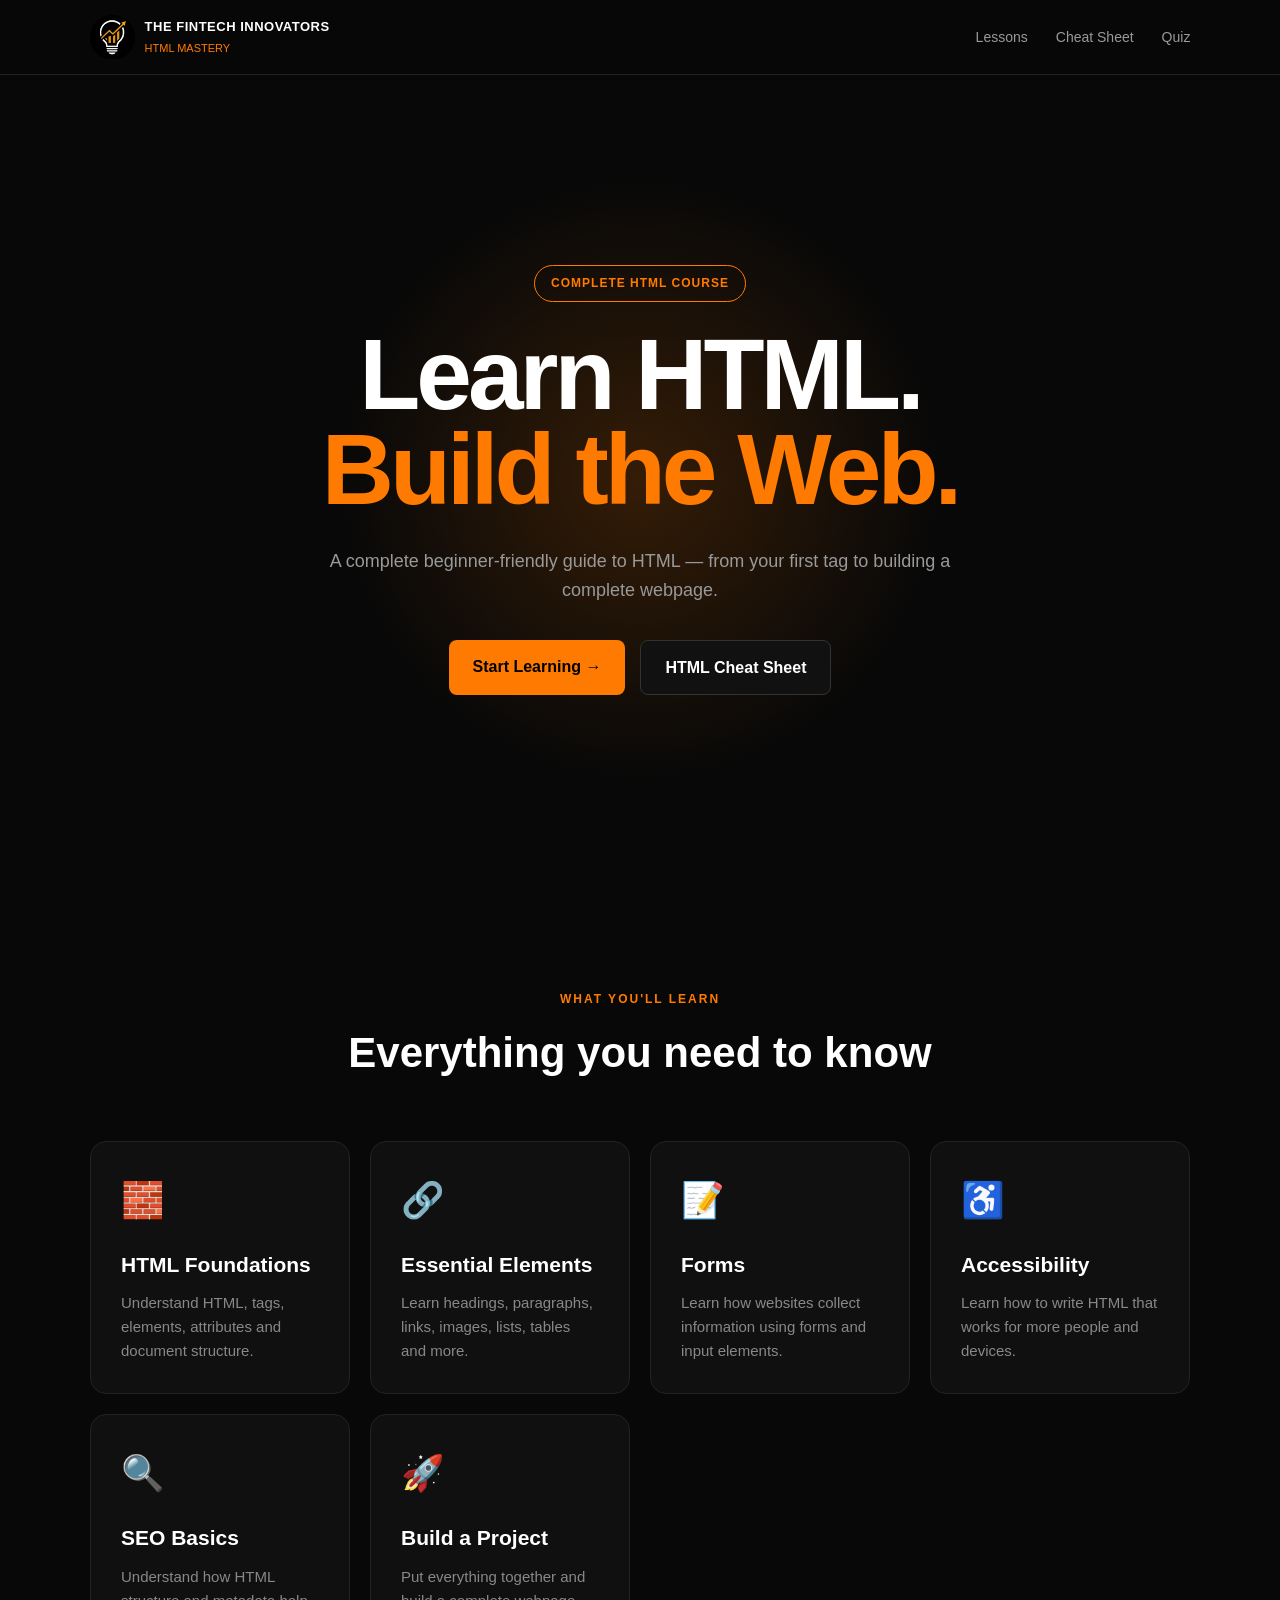
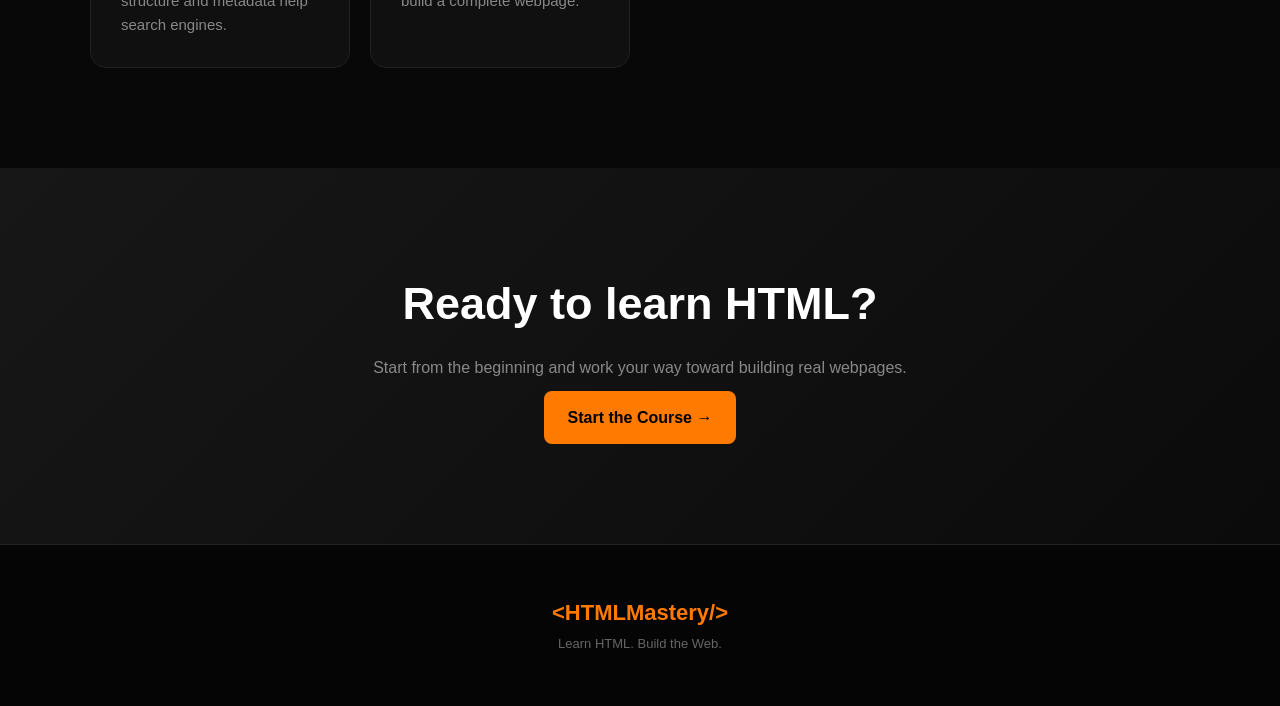
==== index.html @ 60eeace7 "Add files via upload" ====
<!DOCTYPE html>
<html lang="en">

<head>

  <meta charset="UTF-8">

  <meta
    name="viewport"
    content="width=device-width, initial-scale=1.0"
  >

  <title>HTML Mastery</title>

  <link rel="stylesheet" href="style.css">

</head>


<body>

  <header class="navbar">

   <a href="index.html" class="brand">
    <img src="tfi-logo.jpeg" alt="The FinTech Innovators logo">

    <div>
        <strong>THE FINTECH INNOVATORS</strong>
        <span>HTML MASTERY</span>
    </div>
</a>

    <nav>

      <a href="lessons.html">
        Lessons
      </a>

      <a href="cheat-sheet.html">
        Cheat Sheet
      </a>

      <a href="quiz.html">
        Quiz
      </a>

    </nav>

  </header>


  <main>

    <section class="hero">

      <div class="hero-content">

        <span class="badge">
          COMPLETE HTML COURSE
        </span>

        <h1>
          Learn HTML.<br>
          <span>Build the Web.</span>
        </h1>

        <p>
          A complete beginner-friendly guide to
          HTML — from your first tag to building
          a complete webpage.
        </p>

        <div class="hero-buttons">

          <a
            href="lessons.html"
            class="btn primary"
          >
            Start Learning →
          </a>

          <a
            href="cheat-sheet.html"
            class="btn secondary"
          >
            HTML Cheat Sheet
          </a>

        </div>

      </div>

    </section>


    <section class="features">

      <div class="section-title">

        <span>WHAT YOU'LL LEARN</span>

        <h2>
          Everything you need to know
        </h2>

      </div>


      <div class="feature-grid">


        <article class="feature-card">

          <div class="icon">🧱</div>

          <h3>
            HTML Foundations
          </h3>

          <p>
            Understand HTML, tags, elements,
            attributes and document structure.
          </p>

        </article>


        <article class="feature-card">

          <div class="icon">🔗</div>

          <h3>
            Essential Elements
          </h3>

          <p>
            Learn headings, paragraphs, links,
            images, lists, tables and more.
          </p>

        </article>


        <article class="feature-card">

          <div class="icon">📝</div>

          <h3>
            Forms
          </h3>

          <p>
            Learn how websites collect information
            using forms and input elements.
          </p>

        </article>


        <article class="feature-card">

          <div class="icon">♿</div>

          <h3>
            Accessibility
          </h3>

          <p>
            Learn how to write HTML that works
            for more people and devices.
          </p>

        </article>


        <article class="feature-card">

          <div class="icon">🔍</div>

          <h3>
            SEO Basics
          </h3>

          <p>
            Understand how HTML structure and
            metadata help search engines.
          </p>

        </article>


        <article class="feature-card">

          <div class="icon">🚀</div>

          <h3>
            Build a Project
          </h3>

          <p>
            Put everything together and build
            a complete webpage.
          </p>

        </article>


      </div>

    </section>


    <section class="cta">

      <div>

        <h2>
          Ready to learn HTML?
        </h2>

        <p>
          Start from the beginning and work
          your way toward building real webpages.
        </p>

        <a
          href="lessons.html"
          class="btn primary"
        >
          Start the Course →
        </a>

      </div>

    </section>

  </main>


  <footer>

    <p>
      &lt;HTMLMastery/&gt;
    </p>

    <span>
      Learn HTML. Build the Web.
    </span>

  </footer>


  <script src="script.js"></script>

</body>

</html>
---- style.css ----
* {
  margin: 0;
  padding: 0;
  box-sizing: border-box;
}

html {
  scroll-behavior: smooth;
}

body {
  font-family: Arial, Helvetica, sans-serif;
  background: #080808;
  color: #ffffff;
  line-height: 1.6;
}


/* =========================
   NAVIGATION
========================= */

.navbar {
  position: sticky;
  top: 0;
  z-index: 1000;

  height: 75px;

  display: flex;
  align-items: center;
  justify-content: space-between;

  padding: 0 7%;

  background: rgba(8, 8, 8, 0.94);

  border-bottom: 1px solid #222;

  backdrop-filter: blur(12px);
}

.logo {
  color: #ffffff;

  font-size: 22px;
  font-weight: 800;

  text-decoration: none;
}

.logo span {
  color: #ff7a00;
}

nav {
  display: flex;
  gap: 28px;
}

nav a {
  color: #999;

  text-decoration: none;

  font-size: 14px;

  transition: 0.3s;
}

nav a:hover {
  color: #ff7a00;
}


/* =========================
   HERO
========================= */

.hero {
  min-height: 90vh;

  display: flex;
  align-items: center;
  justify-content: center;

  text-align: center;

  padding: 80px 20px;

  background:
    radial-gradient(
      circle at center,
      rgba(255, 122, 0, 0.18),
      transparent 40%
    );
}

.hero-content {
  max-width: 900px;
}

.badge {
  display: inline-block;

  padding: 8px 16px;

  border: 1px solid #ff7a00;

  border-radius: 50px;

  color: #ff7a00;

  font-size: 12px;

  font-weight: bold;

  letter-spacing: 1px;

  margin-bottom: 25px;
}

.hero h1 {
  font-size: clamp(50px, 9vw, 100px);

  line-height: 0.95;

  margin-bottom: 30px;

  letter-spacing: -4px;
}

.hero h1 span {
  color: #ff7a00;
}

.hero p {
  max-width: 650px;

  margin: auto;

  color: #999;

  font-size: 18px;
}


/* =========================
   BUTTONS
========================= */

.hero-buttons {
  display: flex;

  justify-content: center;

  gap: 15px;

  margin-top: 35px;

  flex-wrap: wrap;
}

.btn {
  display: inline-block;

  padding: 14px 24px;

  border-radius: 8px;

  text-decoration: none;

  font-weight: bold;

  transition: 0.3s;
}

.primary {
  background: #ff7a00;

  color: #000;
}

.primary:hover {
  transform: translateY(-4px);

  box-shadow:
    0 10px 30px rgba(255, 122, 0, 0.3);
}

.secondary {
  border: 1px solid #333;

  color: white;

  background: #111;
}

.secondary:hover {
  border-color: #ff7a00;

  transform: translateY(-4px);
}


/* =========================
   SECTIONS
========================= */

section {
  padding: 100px 7%;
}

.section-title {
  text-align: center;

  margin-bottom: 55px;
}

.section-title span {
  color: #ff7a00;

  font-size: 12px;

  font-weight: bold;

  letter-spacing: 2px;
}

.section-title h2 {
  font-size: 42px;

  margin-top: 8px;
}


/* =========================
   FEATURE CARDS
========================= */

.feature-grid {
  max-width: 1100px;

  margin: auto;

  display: grid;

  grid-template-columns:
    repeat(auto-fit, minmax(260px, 1fr));

  gap: 20px;
}

.feature-card {
  background: #101010;

  border: 1px solid #222;

  border-radius: 16px;

  padding: 30px;

  transition: 0.35s;
}

.feature-card:hover {
  transform: translateY(-8px);

  border-color: #ff7a00;

  box-shadow:
    0 15px 40px rgba(0, 0, 0, 0.4);
}

.icon {
  font-size: 35px;

  margin-bottom: 20px;
}

.feature-card h3 {
  font-size: 21px;

  margin-bottom: 10px;
}

.feature-card p {
  color: #888;

  font-size: 15px;
}


/* =========================
   CALL TO ACTION
========================= */

.cta {
  text-align: center;

  background:
    linear-gradient(
      135deg,
      #171717,
      #0b0b0b
    );
}

.cta div {
  max-width: 700px;

  margin: auto;
}

.cta h2 {
  font-size: 45px;

  margin-bottom: 15px;
}

.cta p {
  color: #888;

  margin-bottom: 10px;
}


/* =========================
   FOOTER
========================= */

footer {
  text-align: center;

  padding: 50px 20px;

  border-top: 1px solid #222;

  background: #050505;
}

footer p {
  font-size: 22px;

  font-weight: bold;

  color: #ff7a00;
}

footer span {
  color: #666;

  font-size: 13px;
}


/* =========================
   MOBILE
========================= */

@media (max-width: 700px) {

  .navbar {
    padding: 0 5%;
  }

  nav {
    gap: 12px;
  }

  nav a {
    font-size: 12px;
  }

  .hero {
    min-height: 80vh;

    padding: 60px 20px;
  }

  .hero h1 {
    font-size: 55px;

    letter-spacing: -2px;
  }

  .hero p {
    font-size: 16px;
  }

  section {
    padding: 75px 5%;
  }

  .section-title h2 {
    font-size: 32px;
  }

  .cta h2 {
    font-size: 34px;
  }

}
/* =========================
   COURSE PAGE
========================= */

.course-hero {
  min-height: 55vh;

  display: flex;
  align-items: center;
  justify-content: center;

  text-align: center;

  padding: 80px 20px;

  background:
    radial-gradient(
      circle at center,
      rgba(255, 122, 0, 0.16),
      transparent 45%
    );
}

.course-hero h1 {
  font-size: clamp(48px, 8vw, 80px);

  line-height: 1;

  margin: 20px 0;
}

.course-hero h1 span {
  color: #ff7a00;
}

.course-hero p {
  color: #888;

  max-width: 600px;

  margin: auto;

  font-size: 17px;
}


.course-container {
  max-width: 900px;

  margin: auto;

  padding: 80px 20px;
}


.lesson-card {
  background: #101010;

  border: 1px solid #222;

  border-radius: 18px;

  padding: 40px;

  margin-bottom: 25px;

  transition: 0.3s;
}

.lesson-card:hover {
  border-color: #333;
}


.lesson-number {
  display: inline-block;

  color: #ff7a00;

  font-size: 12px;

  font-weight: bold;

  letter-spacing: 2px;

  margin-bottom: 12px;
}


.lesson-card h2 {
  font-size: 32px;

  margin-bottom: 18px;
}

.lesson-card h3 {
  font-size: 20px;

  margin: 25px 0 10px;
}

.lesson-card p {
  color: #999;

  margin-bottom: 18px;
}

.lesson-card strong {
  color: #fff;
}


.lesson-card ul {
  color: #999;

  padding-left: 22px;

  margin: 15px 0;
}

.lesson-card li {
  margin-bottom: 8px;
}


/* CODE BLOCKS */

.lesson-card pre {
  background: #050505;

  border: 1px solid #252525;

  border-radius: 10px;

  padding: 22px;

  margin: 20px 0;

  overflow-x: auto;
}

.lesson-card pre code {
  color: #ffb366;

  font-family: Consolas, monospace;

  font-size: 14px;

  line-height: 1.7;
}


/* INLINE CODE */

.lesson-card code {
  color: #ff9d42;

  font-family: Consolas, monospace;

  background: #191919;

  padding: 2px 5px;

  border-radius: 4px;
}


/* CONCEPT BOX */

.concept-box,
.note-box,
.warning-box {
  padding: 20px;

  margin: 25px 0;

  border-radius: 10px;

  background: #151515;

  border-left: 3px solid #ff7a00;
}

.concept-box p,
.note-box p,
.warning-box p {
  margin-top: 8px;
}

.warning-box {
  border-left-color: #ff5555;
}


/* THREE COLUMNS */

.three-column {
  display: grid;

  grid-template-columns:
    repeat(3, 1fr);

  gap: 15px;

  margin: 25px 0;
}

.three-column div {
  background: #161616;

  padding: 20px;

  border-radius: 10px;

  text-align: center;
}

.three-column strong {
  color: #ff7a00;

  display: block;

  font-size: 20px;
}

.three-column p {
  margin: 5px 0 0;
}


/* NEXT STEPS */

.next-steps {
  display: grid;

  grid-template-columns:
    repeat(2, 1fr);

  gap: 12px;

  margin: 30px 0;
}

.next-steps div {
  display: flex;

  align-items: center;

  gap: 15px;

  padding: 15px;

  background: #151515;

  border-radius: 8px;
}

.next-steps strong {
  color: #ff7a00;

  font-size: 20px;
}

.next-steps span {
  color: #aaa;
}


/* FINAL LESSON */

.final-lesson {
  text-align: center;

  border-color: #ff7a00;

  background:
    radial-gradient(
      circle at center,
      rgba(255, 122, 0, 0.08),
      #101010
    );
}

.final-lesson p {
  max-width: 600px;

  margin: 0 auto 25px;
}


/* MOBILE */

@media (max-width: 700px) {

  .course-hero {
    min-height: 50vh;
  }

  .course-hero h1 {
    font-size: 50px;
  }

  .lesson-card {
    padding: 25px 20px;
  }

  .lesson-card h2 {
    font-size: 27px;
  }

  .three-column {
    grid-template-columns: 1fr;
  }

  .next-steps {
    grid-template-columns: 1fr;
  }

  .lesson-card pre {
    padding: 15px;
  }

}
/* =========================
   CHEAT SHEET
========================= */

.cheat-container {
  max-width: 1150px;

  margin: auto;

  padding: 70px 20px 100px;
}


.cheat-search {
  max-width: 700px;

  margin: 0 auto 45px;
}


.cheat-search input {
  width: 100%;

  padding: 17px 20px;

  background: #111;

  color: white;

  border: 1px solid #333;

  border-radius: 10px;

  outline: none;

  font-size: 16px;
}


.cheat-search input:focus {
  border-color: #ff7a00;

  box-shadow:
    0 0 20px rgba(255, 122, 0, 0.08);
}


.tag-grid {
  display: grid;

  grid-template-columns:
    repeat(auto-fit, minmax(280px, 1fr));

  gap: 18px;
}


.tag-card {
  background: #101010;

  border: 1px solid #222;

  border-radius: 14px;

  padding: 24px;

  transition: 0.3s;
}


.tag-card:hover {
  transform: translateY(-5px);

  border-color: #ff7a00;
}


.tag-name {
  display: inline-block;

  color: #ff9d42;

  background: #191919;

  padding: 7px 10px;

  border-radius: 6px;

  font-family: Consolas, monospace;

  font-size: 14px;

  margin-bottom: 15px;
}


.tag-card h3 {
  margin-bottom: 8px;

  font-size: 20px;
}


.tag-card p {
  color: #888;

  font-size: 14px;

  min-height: 65px;
}


.tag-example {
  margin-top: 18px;

  padding: 15px;

  background: #050505;

  border-radius: 8px;

  overflow: hidden;
}


.tag-example span {
  display: block;

  color: #666;

  font-size: 11px;

  text-transform: uppercase;

  letter-spacing: 1px;

  margin-bottom: 8px;
}


.tag-example code {
  color: #ffb366;

  font-family: Consolas, monospace;

  font-size: 12px;

  word-break: break-word;
}


.copy-tag {
  width: 100%;

  margin-top: 15px;

  padding: 10px;

  background: #181818;

  color: #ddd;

  border: 1px solid #333;

  border-radius: 7px;

  cursor: pointer;

  transition: 0.2s;
}


.copy-tag:hover {
  background: #ff7a00;

  color: #000;

  border-color: #ff7a00;
}


.no-results {
  display: none;

  text-align: center;

  color: #777;

  padding: 60px 20px;
}


@media (max-width: 700px) {

  .tag-grid {
    grid-template-columns: 1fr;
  }

}
/* =========================
   QUIZ PAGE
========================= */

.quiz-container {
  max-width: 850px;

  margin: auto;

  padding: 70px 20px 100px;
}


.quiz-card,
.result-card {
  background: #101010;

  border: 1px solid #222;

  border-radius: 18px;

  padding: 35px;

  box-shadow:
    0 20px 50px rgba(0, 0, 0, 0.25);
}


.quiz-top {
  display: flex;

  justify-content: space-between;

  color: #888;

  font-size: 14px;

  margin-bottom: 15px;
}


.progress-bar {
  height: 6px;

  background: #222;

  border-radius: 20px;

  overflow: hidden;

  margin-bottom: 35px;
}


.progress {
  height: 100%;

  width: 10%;

  background: #ff7a00;

  transition: 0.3s;
}


.quiz-card h2 {
  font-size: 28px;

  margin-bottom: 25px;
}


.answer-button {
  display: block;

  width: 100%;

  padding: 16px;

  margin: 12px 0;

  text-align: left;

  background: #161616;

  color: #ddd;

  border: 1px solid #333;

  border-radius: 9px;

  cursor: pointer;

  font-size: 15px;

  transition: 0.2s;
}


.answer-button:hover:not(:disabled) {
  border-color: #ff7a00;

  transform: translateX(4px);
}


.answer-button:disabled {
  cursor: default;
}


.answer-button.correct {
  border-color: #00d084;

  background: rgba(0, 208, 132, 0.1);

  color: #00d084;
}


.answer-button.wrong {
  border-color: #ff5555;

  background: rgba(255, 85, 85, 0.1);

  color: #ff5555;
}


.correct-text {
  color: #00d084;

  font-weight: bold;

  margin-top: 20px;
}


.wrong-text {
  color: #ff5555;

  font-weight: bold;

  margin-top: 20px;
}


.quiz-next {
  display: block;

  margin-top: 25px;

  padding: 13px 22px;

  background: #ff7a00;

  color: #000;

  border: none;

  border-radius: 8px;

  font-weight: bold;

  cursor: pointer;
}


.quiz-next:hover {
  box-shadow:
    0 8px 25px rgba(255, 122, 0, 0.25);
}


/* RESULT */

.result-card {
  text-align: center;
}


.result-card h2 {
  font-size: 35px;

  margin: 20px 0;
}


.final-score {
  font-size: 90px;

  font-weight: 900;

  color: #ff7a00;

  line-height: 1;

  margin: 25px 0;
}


.result-card p {
  color: #999;

  max-width: 550px;

  margin: 0 auto 30px;
}


.result-card .btn {
  margin: 5px;
}


@media (max-width: 700px) {

  .quiz-card,
  .result-card {
    padding: 25px 18px;
  }

  .quiz-card h2 {
    font-size: 23px;
  }

  .final-score {
    font-size: 70px;
  }

}
/* ============================= */
/* HTML MASTERY ANIMATIONS */
/* ============================= */

@keyframes fadeUp {
    0% {
        opacity: 0;
        transform: translateY(40px);
    }

    100% {
        opacity: 1;
        transform: translateY(0);
    }
}

/* Hero animation */
.hero-content {
    animation: fadeUp 1s ease-out;
}

/* Course hero */
.course-hero {
    animation: fadeUp 1s ease-out;
}

/* Cards */
.feature-card,
.lesson-card,
.tag-card,
.quiz-card {
    animation: fadeUp 0.8s ease-out both;
}

/* Make cards appear one after another */
.feature-card:nth-child(1),
.lesson-card:nth-child(1),
.tag-card:nth-child(1) {
    animation-delay: 0.1s;
}

.feature-card:nth-child(2),
.lesson-card:nth-child(2),
.tag-card:nth-child(2) {
    animation-delay: 0.2s;
}

.feature-card:nth-child(3),
.lesson-card:nth-child(3),
.tag-card:nth-child(3) {
    animation-delay: 0.3s;
}

/* Button animation */
.btn {
    transition: all 0.3s ease;
}

.btn:hover {
    transform: translateY(-5px) scale(1.03);
}

/* Card hover animation */
.feature-card,
.lesson-card,
.tag-card {
    transition: transform 0.3s ease, box-shadow 0.3s ease;
}

.feature-card:hover,
.lesson-card:hover,
.tag-card:hover {
    transform: translateY(-8px);
}

/* Logo animation */
.logo {
    transition: transform 0.3s ease;
}

.logo:hover {
    transform: scale(1.08);
}
/* TFI BRANDING */

.brand {
    display: flex;
    align-items: center;
    gap: 10px;
    text-decoration: none;
}

.brand img {
    width: 45px;
    height: 45px;
    object-fit: contain;
    border-radius: 50%;
}

.brand div {
    display: flex;
    flex-direction: column;
}

.brand strong {
    font-size: 13px;
    color: #ffffff;
    letter-spacing: 0.5px;
}

.brand span {
    font-size: 11px;
    color: #ff7a00;
    margin-top: 2px;
}
/* ============================= */
/* COURSE PROGRESS */
/* ============================= */

.progress-container {
    margin: 30px auto 40px;
    padding: 20px;
    max-width: 900px;
    background: #111;
    border: 1px solid #292929;
    border-radius: 12px;
}

.progress-header {
    display: flex;
    justify-content: space-between;
    align-items: center;
    gap: 15px;
    margin-bottom: 12px;
    color: #fff;
}

.progress-header span {
    color: #ff7a00;
    font-size: 14px;
}

.progress-track {
    width: 100%;
    height: 10px;
    background: #292929;
    border-radius: 20px;
    overflow: hidden;
}

#progress-bar {
    width: 0%;
    height: 100%;
    background: #ff7a00;
    border-radius: 20px;
    transition: width 0.5s ease;
}

@media (max-width: 600px) {
    .progress-header {
        flex-direction: column;
        align-items: flex-start;
    }
}
/* LESSON COMPLETE BUTTON */

.complete-lesson {
    margin-top: 20px;
    padding: 11px 16px;
    background: #181818;
    color: #aaa;
    border: 1px solid #333;
    border-radius: 7px;
    cursor: pointer;
    transition: all 0.25s ease;
}

.complete-lesson:hover {
    border-color: #ff7a00;
    color: #ff7a00;
    transform: translateY(-2px);
}

.complete-lesson.completed {
    background: #0c251c;
    color: #00d084;
    border-color: #00d084;
}
/* RESET PROGRESS BUTTON */

.reset-progress {
    margin-top: 15px;
    padding: 9px 14px;
    background: transparent;
    color: #888;
    border: 1px solid #444;
    border-radius: 7px;
    cursor: pointer;
    transition: all 0.25s ease;
}

.reset-progress:hover {
    color: #ff7a00;
    border-color: #ff7a00;
}
/* ============================= */
/* MOBILE RESPONSIVE DESIGN */
/* ============================= */

@media (max-width: 700px) {

    /* Navbar */
    .navbar {
        height: auto;
        padding: 15px;
        flex-direction: column;
        align-items: center;
        gap: 15px;
    }

    .brand {
        justify-content: center;
    }

    .brand img {
        width: 42px;
        height: 42px;
    }

    .brand strong {
        font-size: 11px;
    }

    .brand span {
        font-size: 10px;
    }

    .navbar nav {
        width: 100%;
        justify-content: center;
        flex-wrap: wrap;
        gap: 10px;
    }

    .navbar nav a {
        font-size: 13px;
        margin: 0;
        padding: 6px;
    }

    /* Hero */
    .hero {
        padding: 70px 20px;
        text-align: center;
    }

    .hero h1 {
        font-size: 42px;
        line-height: 1.05;
    }

    .hero p {
        font-size: 15px;
        line-height: 1.6;
    }

    /* Buttons */
    .hero-buttons {
        flex-direction: column;
        align-items: center;
        gap: 12px;
    }

    .hero-buttons .btn {
        width: 100%;
        max-width: 280px;
        text-align: center;
    }

    /* Feature cards */
    .feature-grid {
        grid-template-columns: 1fr;
        gap: 18px;
        padding: 20px;
    }

    .feature-card {
        padding: 22px;
    }

    /* Course */
    .course-container {
        padding: 20px 15px;
    }

    .course-hero {
        padding: 50px 20px;
        text-align: center;
    }

    .course-hero h1 {
        font-size: 38px;
    }

    .lesson-card {
        padding: 22px 18px;
    }

    .lesson-card pre {
        font-size: 12px;
        overflow-x: auto;
    }

    /* Progress */
    .progress-container {
        margin: 20px 10px 30px;
        padding: 16px;
    }

    .progress-header {
        flex-direction: column;
        align-items: flex-start;
        gap: 8px;
    }

    /* Complete button */
    .complete-lesson {
        width: 100%;
    }

    /* Cheat sheet */
    .tag-grid {
        grid-template-columns: 1fr;
        padding: 15px;
    }

    .tag-card {
        padding: 20px;
    }

    /* Quiz */
    .quiz-container {
        padding: 20px 15px;
    }

    .quiz-card {
        padding: 22px 18px;
    }

    .answer-button {
        width: 100%;
        text-align: left;
    }
}
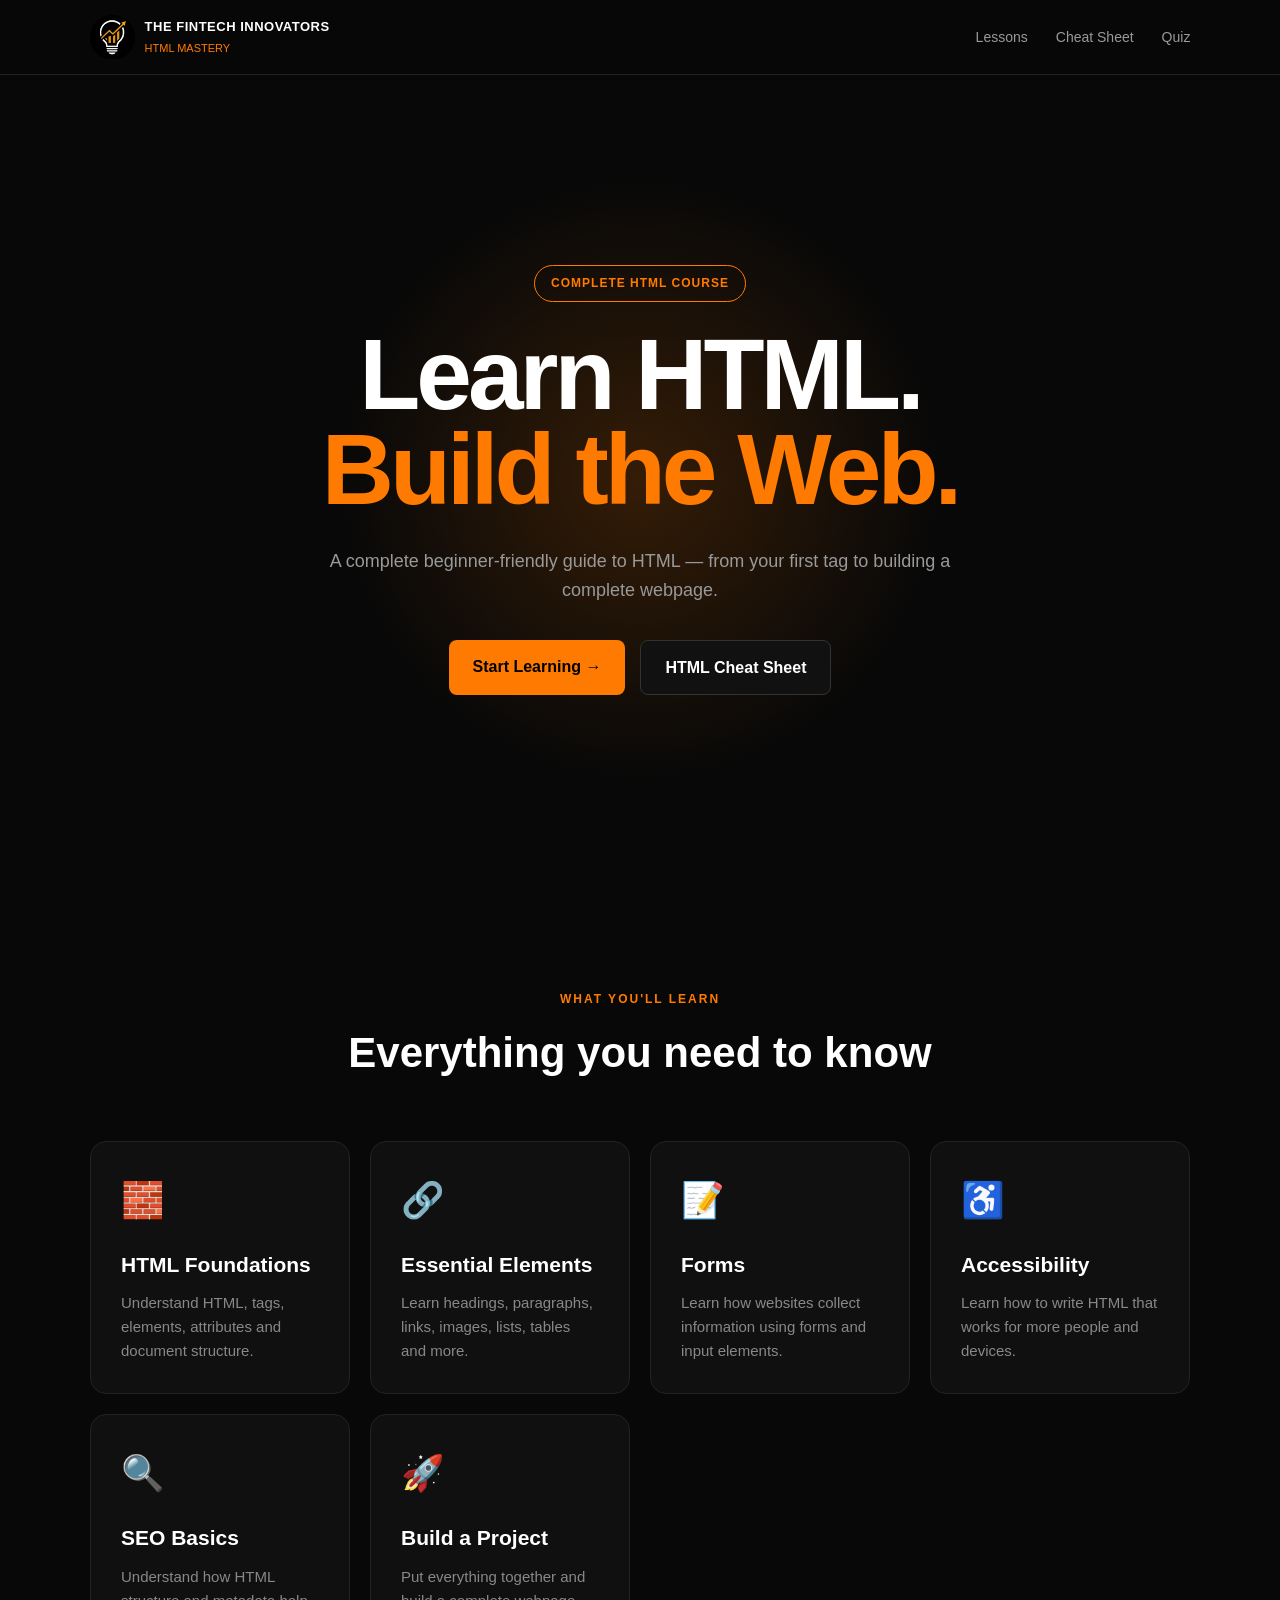
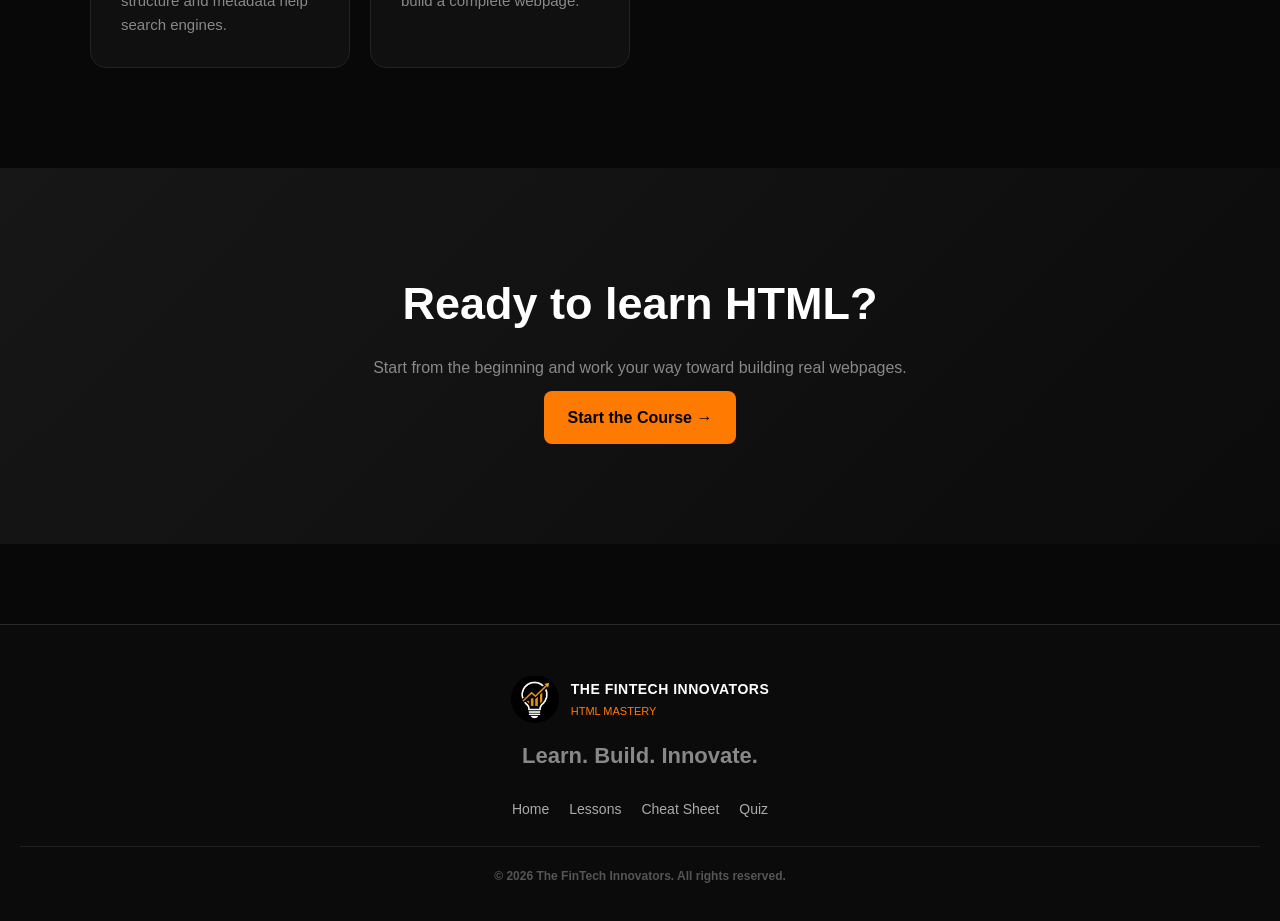
==== commit 23179b6c: "Add files via upload" ====
--- a/index.html
+++ b/index.html
@@ -11,6 +11,7 @@
   >
 
   <title>HTML Mastery</title>
+  <link rel="icon" type="image/jpeg" href="tfi-logo.jpeg">
 
   <link rel="stylesheet" href="style.css">
 
@@ -237,17 +238,31 @@
   </main>
 
 
-  <footer>
-
-    <p>
-      &lt;HTMLMastery/&gt;
+  <footer class="site-footer">
+
+    <div class="footer-brand">
+        <img src="tfi-logo.jpeg" alt="The FinTech Innovators logo">
+
+        <div>
+            <strong>THE FINTECH INNOVATORS</strong>
+            <span>HTML MASTERY</span>
+        </div>
+    </div>
+
+    <p>Learn. Build. Innovate.</p>
+
+    <div class="footer-links">
+        <a href="index.html">Home</a>
+        <a href="lessons.html">Lessons</a>
+        <a href="cheat-sheet.html">Cheat Sheet</a>
+        <a href="quiz.html">Quiz</a>
+    </div>
+
+    <p class="copyright">
+        © 2026 The FinTech Innovators. All rights reserved.
     </p>
 
-    <span>
-      Learn HTML. Build the Web.
-    </span>
-
-  </footer>
+</footer>
 
 
   <script src="script.js"></script>
--- a/style.css
+++ b/style.css
@@ -1507,4 +1507,80 @@
         width: 100%;
         text-align: left;
     }
+}
+/* ============================= */
+/* PROFESSIONAL FOOTER */
+/* ============================= */
+
+.site-footer {
+    margin-top: 80px;
+    padding: 50px 20px 25px;
+    background: #0b0b0b;
+    border-top: 1px solid #292929;
+    text-align: center;
+}
+
+.footer-brand {
+    display: flex;
+    justify-content: center;
+    align-items: center;
+    gap: 12px;
+    margin-bottom: 15px;
+}
+
+.footer-brand img {
+    width: 48px;
+    height: 48px;
+    object-fit: contain;
+    border-radius: 50%;
+}
+
+.footer-brand div {
+    display: flex;
+    flex-direction: column;
+    text-align: left;
+}
+
+.footer-brand strong {
+    color: #ffffff;
+    font-size: 14px;
+    letter-spacing: 0.5px;
+}
+
+.footer-brand span {
+    color: #ff7a00;
+    font-size: 11px;
+    margin-top: 3px;
+}
+
+.site-footer > p {
+    color: #888;
+    margin: 10px 0;
+}
+
+.footer-links {
+    display: flex;
+    justify-content: center;
+    flex-wrap: wrap;
+    gap: 20px;
+    margin: 25px 0;
+}
+
+.footer-links a {
+    color: #aaa;
+    text-decoration: none;
+    font-size: 14px;
+    transition: color 0.3s ease;
+}
+
+.footer-links a:hover {
+    color: #ff7a00;
+}
+
+.site-footer .copyright {
+    padding-top: 20px;
+    margin-top: 20px;
+    border-top: 1px solid #222;
+    color: #555;
+    font-size: 12px;
 }
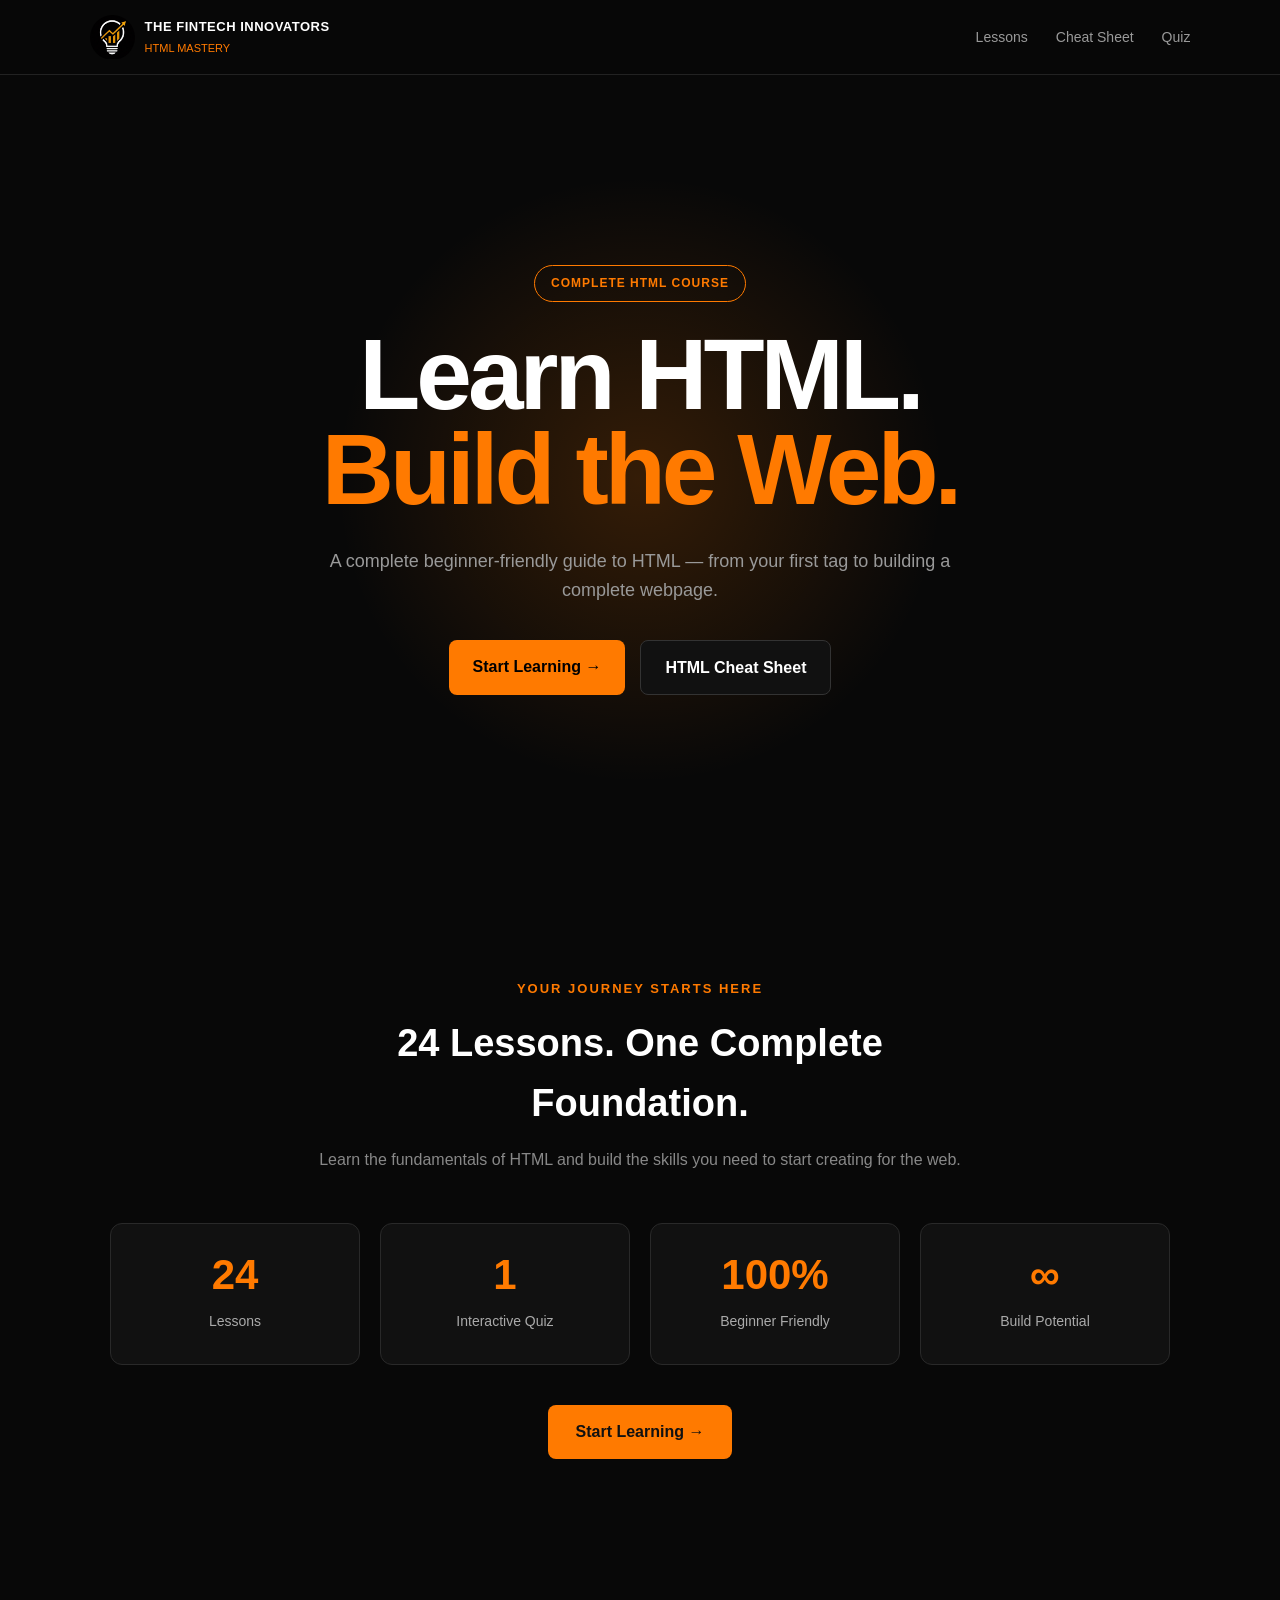
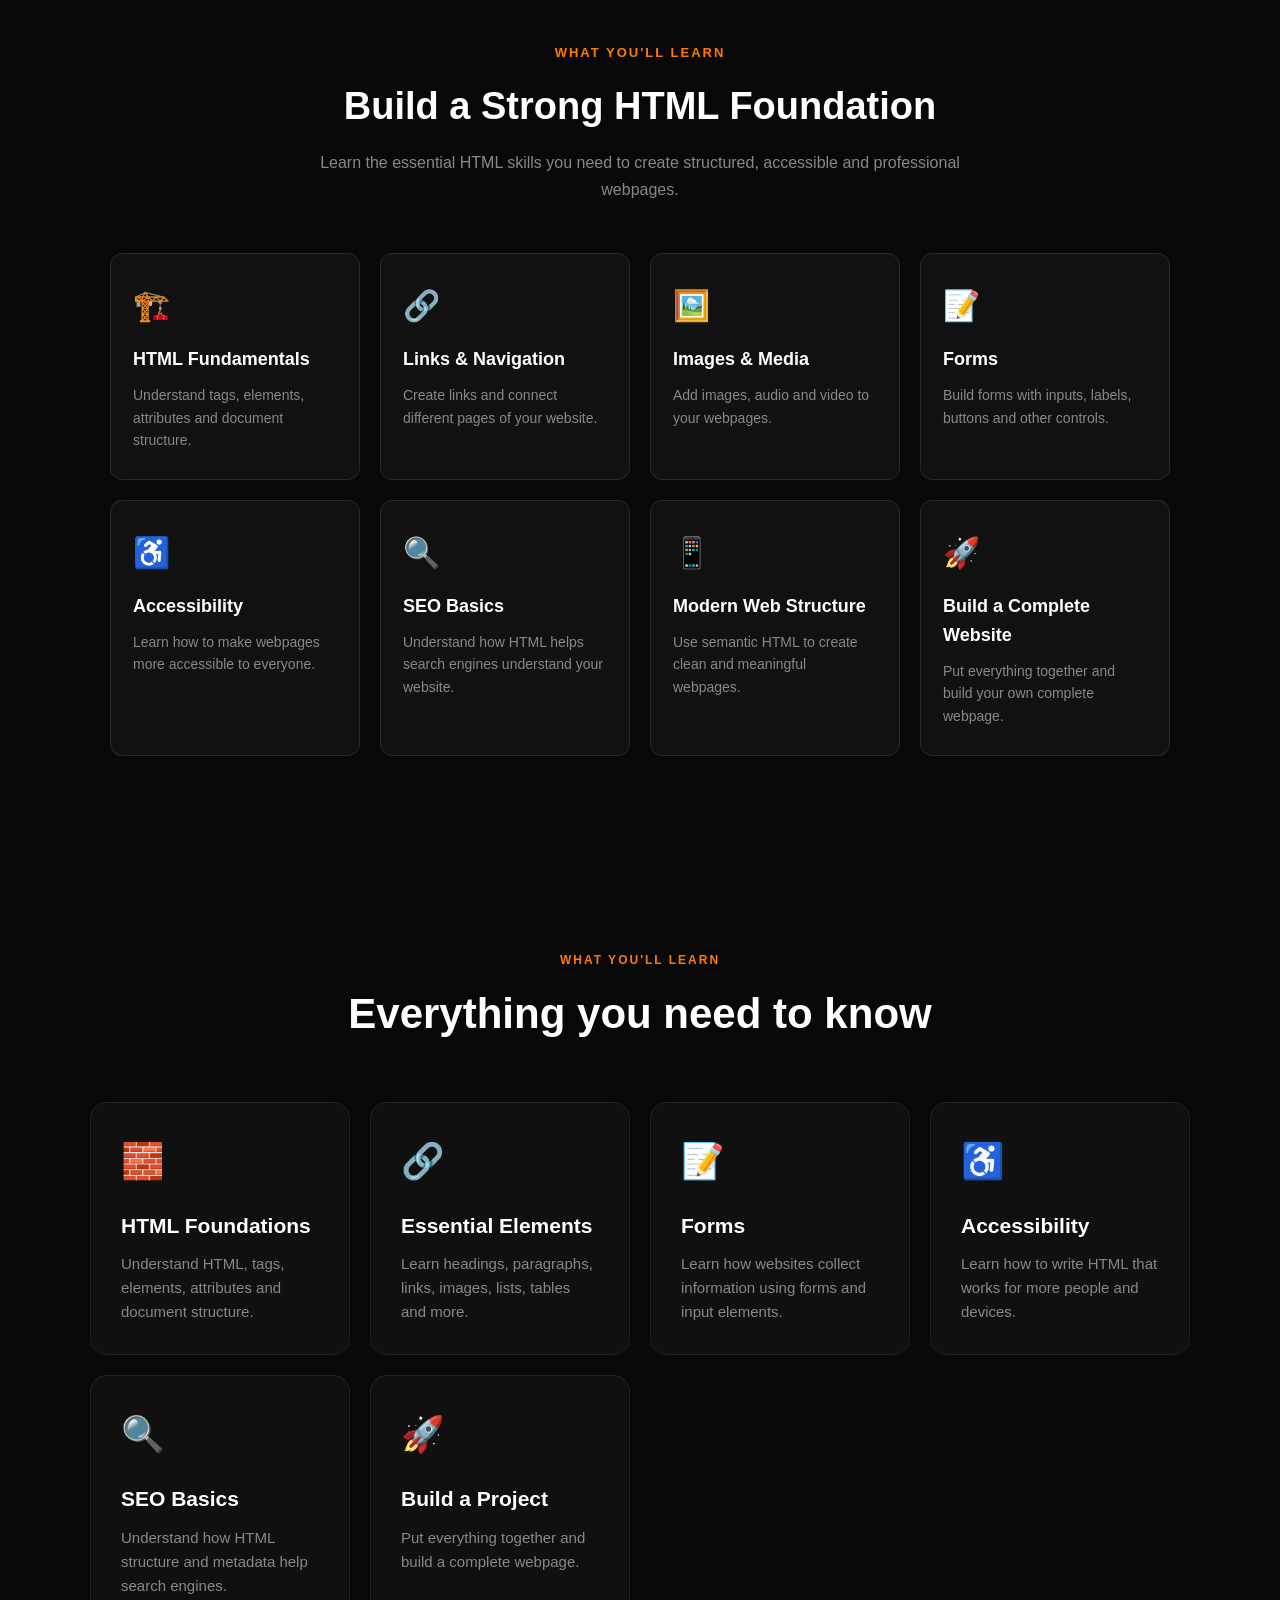
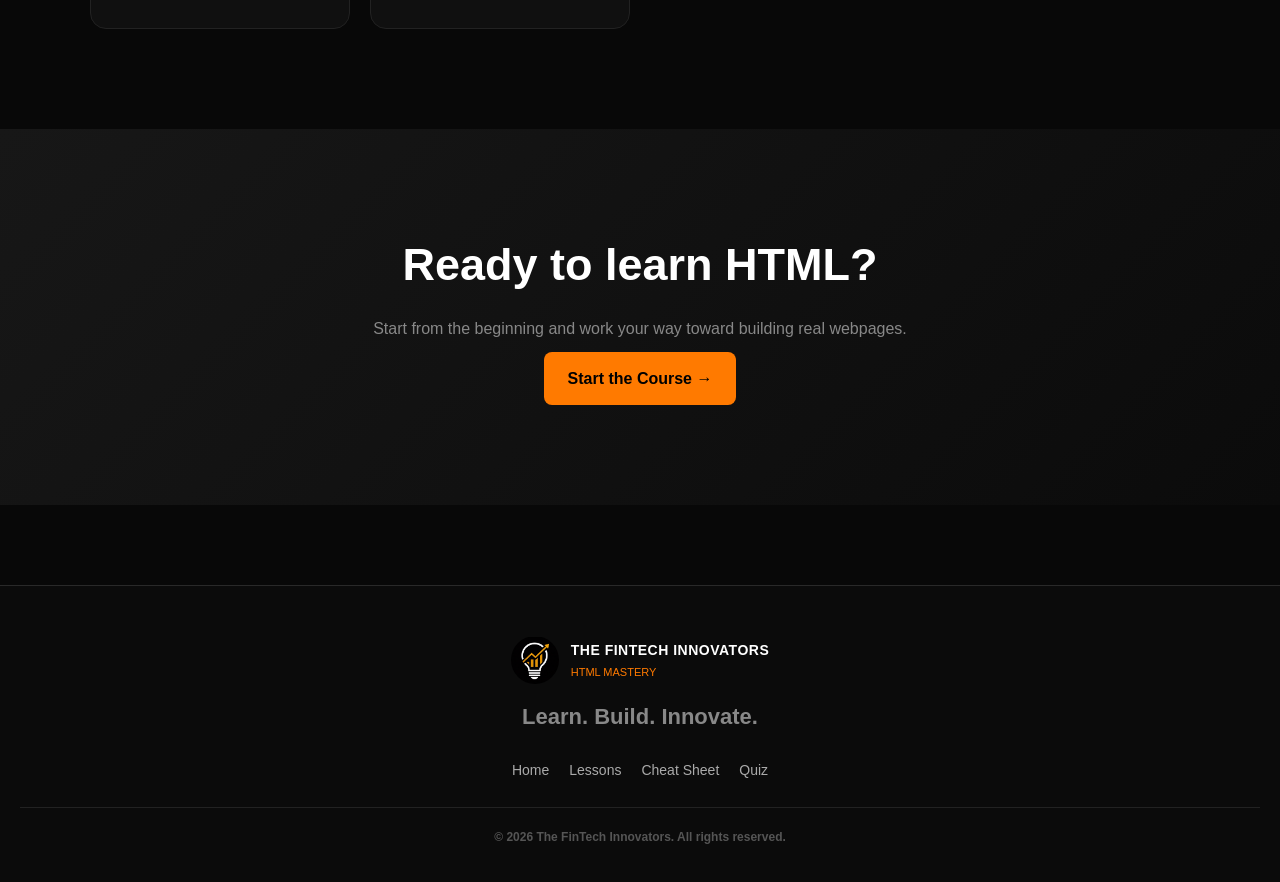
==== commit 405b2076: "Add files via upload" ====
--- a/index.html
+++ b/index.html
@@ -92,6 +92,112 @@
       </div>
 
     </section>
+    <section class="course-stats">
+
+    <div class="stats-heading">
+        <span>YOUR JOURNEY STARTS HERE</span>
+        <h2>24 Lessons. One Complete Foundation.</h2>
+        <p>
+            Learn the fundamentals of HTML and build the skills
+            you need to start creating for the web.
+        </p>
+    </div>
+
+    <div class="stats-grid">
+
+        <div class="stat-card">
+            <strong>24</strong>
+            <span>Lessons</span>
+        </div>
+
+        <div class="stat-card">
+            <strong>1</strong>
+            <span>Interactive Quiz</span>
+        </div>
+
+        <div class="stat-card">
+            <strong>100%</strong>
+            <span>Beginner Friendly</span>
+        </div>
+
+        <div class="stat-card">
+            <strong>∞</strong>
+            <span>Build Potential</span>
+        </div>
+
+    </div>
+
+    <div class="stats-button">
+        <a href="lessons.html" class="btn">
+            Start Learning →
+        </a>
+    </div>
+
+</section>
+    <section class="learn-section">
+
+    <div class="section-heading">
+        <span>WHAT YOU'LL LEARN</span>
+        <h2>Build a Strong HTML Foundation</h2>
+        <p>
+            Learn the essential HTML skills you need to create
+            structured, accessible and professional webpages.
+        </p>
+    </div>
+
+    <div class="learn-grid">
+
+        <div class="learn-card">
+            <div class="learn-icon">🏗️</div>
+            <h3>HTML Fundamentals</h3>
+            <p>Understand tags, elements, attributes and document structure.</p>
+        </div>
+
+        <div class="learn-card">
+            <div class="learn-icon">🔗</div>
+            <h3>Links & Navigation</h3>
+            <p>Create links and connect different pages of your website.</p>
+        </div>
+
+        <div class="learn-card">
+            <div class="learn-icon">🖼️</div>
+            <h3>Images & Media</h3>
+            <p>Add images, audio and video to your webpages.</p>
+        </div>
+
+        <div class="learn-card">
+            <div class="learn-icon">📝</div>
+            <h3>Forms</h3>
+            <p>Build forms with inputs, labels, buttons and other controls.</p>
+        </div>
+
+        <div class="learn-card">
+            <div class="learn-icon">♿</div>
+            <h3>Accessibility</h3>
+            <p>Learn how to make webpages more accessible to everyone.</p>
+        </div>
+
+        <div class="learn-card">
+            <div class="learn-icon">🔍</div>
+            <h3>SEO Basics</h3>
+            <p>Understand how HTML helps search engines understand your website.</p>
+        </div>
+
+        <div class="learn-card">
+            <div class="learn-icon">📱</div>
+            <h3>Modern Web Structure</h3>
+            <p>Use semantic HTML to create clean and meaningful webpages.</p>
+        </div>
+
+        <div class="learn-card">
+            <div class="learn-icon">🚀</div>
+            <h3>Build a Complete Website</h3>
+            <p>Put everything together and build your own complete webpage.</p>
+        </div>
+
+    </div>
+
+</section>
 
 
     <section class="features">
--- a/style.css
+++ b/style.css
@@ -1583,4 +1583,214 @@
     border-top: 1px solid #222;
     color: #555;
     font-size: 12px;
+}
+/* ============================= */
+/* WHAT YOU'LL LEARN SECTION */
+/* ============================= */
+
+.learn-section {
+    padding: 90px 20px;
+    max-width: 1100px;
+    margin: 0 auto;
+}
+
+.section-heading {
+    text-align: center;
+    max-width: 700px;
+    margin: 0 auto 50px;
+}
+
+.section-heading span {
+    color: #ff7a00;
+    font-size: 13px;
+    font-weight: 700;
+    letter-spacing: 2px;
+}
+
+.section-heading h2 {
+    color: #ffffff;
+    font-size: 38px;
+    margin: 12px 0;
+}
+
+.section-heading p {
+    color: #888;
+    font-size: 16px;
+    line-height: 1.7;
+}
+
+.learn-grid {
+    display: grid;
+    grid-template-columns: repeat(4, 1fr);
+    gap: 20px;
+}
+
+.learn-card {
+    padding: 28px 22px;
+    background: #111;
+    border: 1px solid #292929;
+    border-radius: 12px;
+    transition: all 0.3s ease;
+}
+
+.learn-card:hover {
+    transform: translateY(-7px);
+    border-color: #ff7a00;
+}
+
+.learn-icon {
+    font-size: 30px;
+    margin-bottom: 15px;
+}
+
+.learn-card h3 {
+    color: #ffffff;
+    font-size: 18px;
+    margin-bottom: 10px;
+}
+
+.learn-card p {
+    color: #888;
+    font-size: 14px;
+    line-height: 1.6;
+    margin: 0;
+}
+
+/* Mobile */
+
+@media (max-width: 900px) {
+
+    .learn-grid {
+        grid-template-columns: repeat(2, 1fr);
+    }
+
+}
+
+@media (max-width: 600px) {
+
+    .learn-section {
+        padding: 60px 20px;
+    }
+
+    .section-heading h2 {
+        font-size: 30px;
+    }
+
+    .learn-grid {
+        grid-template-columns: 1fr;
+    }
+
+}
+/* ============================= */
+/* COURSE STATS SECTION */
+/* ============================= */
+
+.course-stats {
+    max-width: 1100px;
+    margin: 0 auto;
+    padding: 90px 20px;
+    text-align: center;
+}
+
+.stats-heading {
+    max-width: 700px;
+    margin: 0 auto 50px;
+}
+
+.stats-heading span {
+    color: #ff7a00;
+    font-size: 13px;
+    font-weight: 700;
+    letter-spacing: 2px;
+}
+
+.stats-heading h2 {
+    color: #ffffff;
+    font-size: 38px;
+    margin: 12px 0;
+}
+
+.stats-heading p {
+    color: #888;
+    font-size: 16px;
+    line-height: 1.7;
+}
+
+.stats-grid {
+    display: grid;
+    grid-template-columns: repeat(4, 1fr);
+    gap: 20px;
+}
+
+.stat-card {
+    padding: 30px 20px;
+    background: #111;
+    border: 1px solid #292929;
+    border-radius: 12px;
+    transition: all 0.3s ease;
+}
+
+.stat-card:hover {
+    transform: translateY(-7px);
+    border-color: #ff7a00;
+}
+
+.stat-card strong {
+    display: block;
+    color: #ff7a00;
+    font-size: 42px;
+    line-height: 1;
+    margin-bottom: 12px;
+}
+
+.stat-card span {
+    color: #aaa;
+    font-size: 14px;
+}
+
+.stats-button {
+    margin-top: 40px;
+}
+
+.stats-button .btn {
+    display: inline-block;
+    padding: 14px 28px;
+    background: #ff7a00;
+    color: #111;
+    border-radius: 8px;
+    text-decoration: none;
+    font-weight: 600;
+    transition: all 0.3s ease;
+}
+
+.stats-button .btn:hover {
+    transform: translateY(-3px);
+    background: #ff8c1a;
+}
+
+
+/* Mobile */
+
+@media (max-width: 900px) {
+
+    .stats-grid {
+        grid-template-columns: repeat(2, 1fr);
+    }
+
+}
+
+@media (max-width: 600px) {
+
+    .course-stats {
+        padding: 60px 20px;
+    }
+
+    .stats-heading h2 {
+        font-size: 30px;
+    }
+
+    .stats-grid {
+        grid-template-columns: 1fr;
+    }
+
 }
